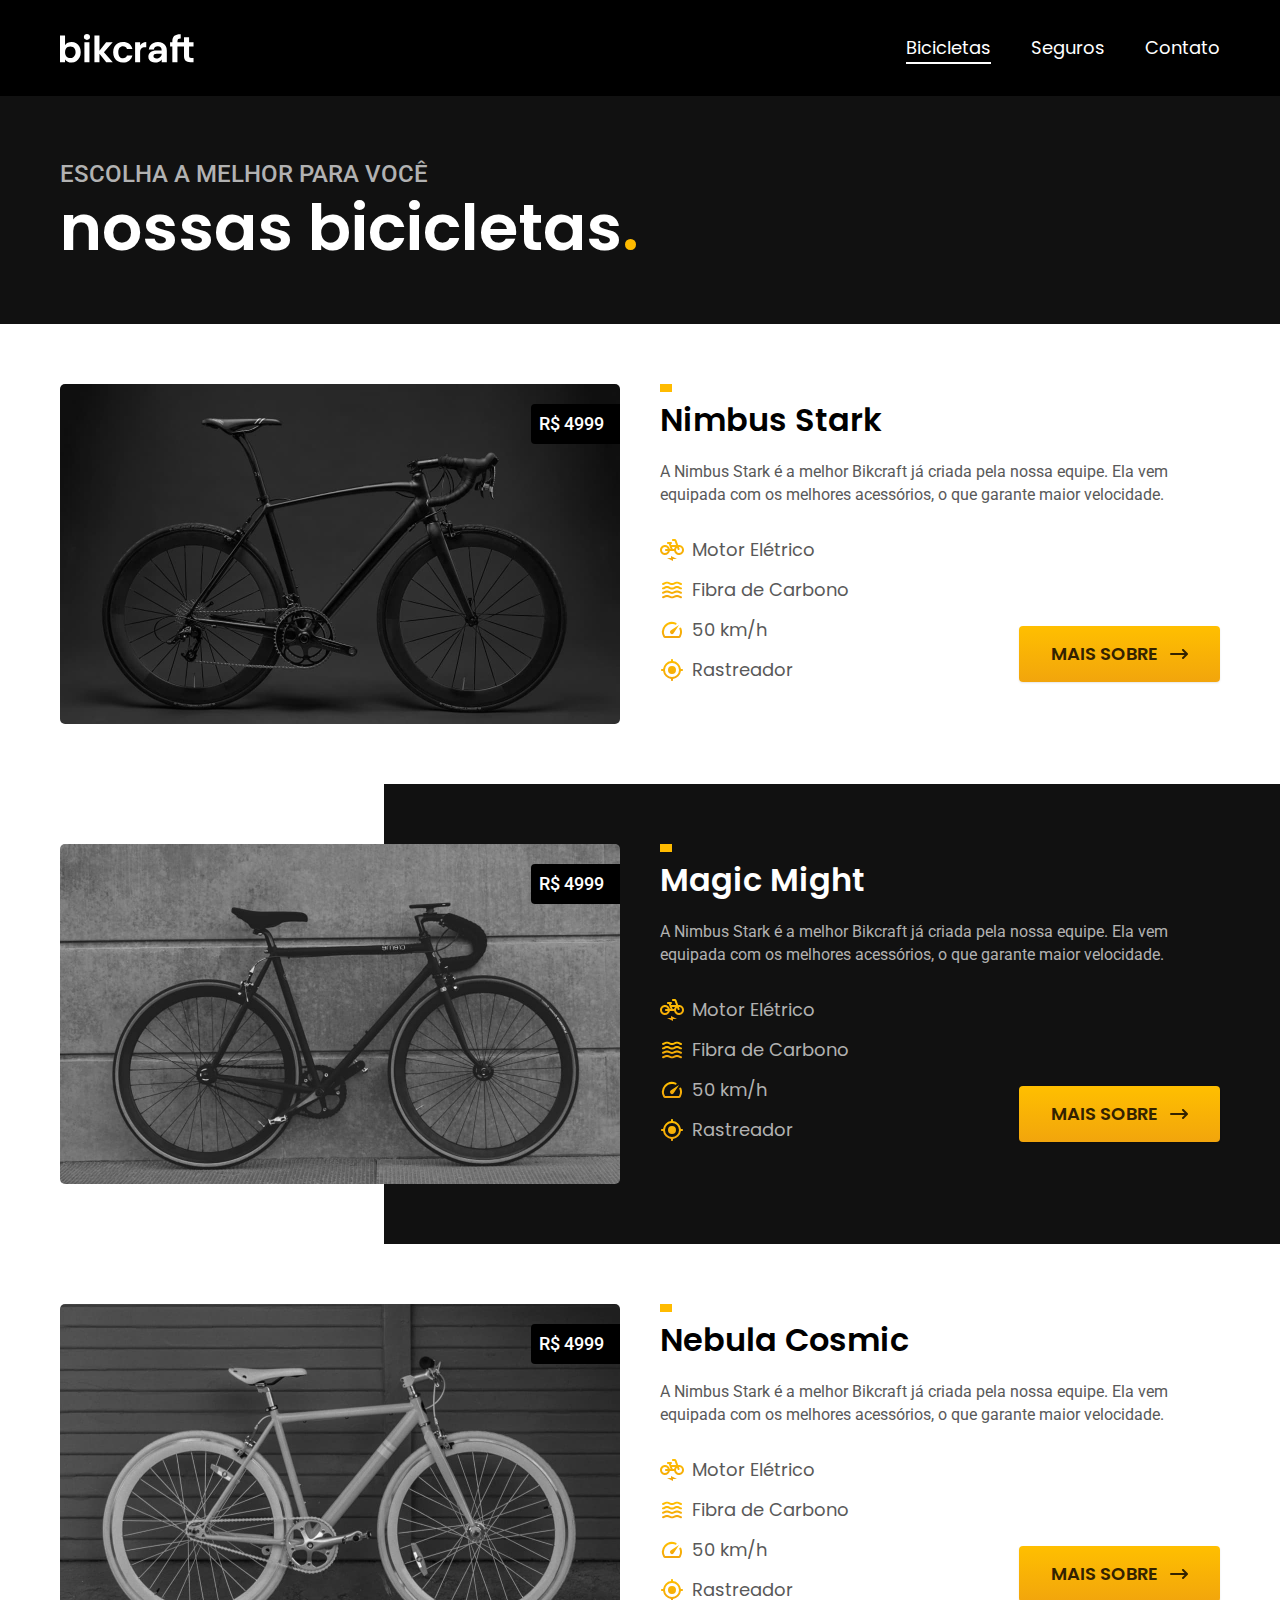
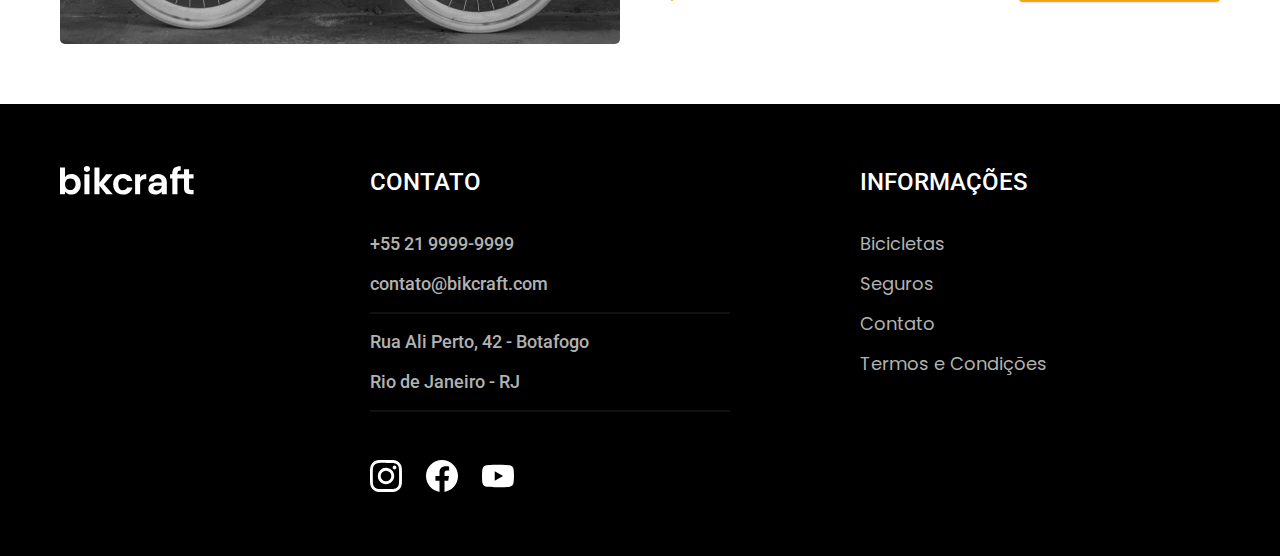
==== bicicletas.html @ f8ceb64d ":sparkles: feat: adiciona os arquivos" ====
<!DOCTYPE html>
<html lang="pt-br">

<head>
  <meta charset="UTF-8">
  <meta http-equiv="X-UA-Compatible" content="IE=edge">
  <meta name="viewport" content="width=device-width, initial-scale=1.0">
  <meta name="description"
    content="Bicicletas elétricas de alta precisão e qualidade, feitas sob medida para você. Explore o mundo na sua velocidade com a Bikcraft.">
  <title>Bicicletas - Bikcraft</title>
  <link rel="stylesheet" href="../css/style.css">

  <link rel="preconnect" href="https://fonts.googleapis.com">
  <link rel="preconnect" href="https://fonts.gstatic.com" crossorigin>
  <link
    href="https://fonts.googleapis.com/css2?family=Merriweather:wght@900&family=Poppins:wght@400;600&family=Roboto:wght@400;500&display=swap"
    rel="stylesheet">

</head>

<body>

  <header class="bg-c12">
    <div class="header container flex wrap gap40">
      <a href="../index.html" class="header__logo"><img src="../img/header/bikcraft.svg" alt="logomarca da bikcraft"
          id="logo"></a>
      <nav aria-label="Primária">
        <ul class="header__menu flex wrap gap40">
          <li>
            <a href="../bicicletas.html" rel="noopener">Bicicletas</a>
          </li>
          <li>
            <a href="../seguros.html" rel="noopener">Seguros</a>
          </li>
          <li>
            <a href="../contato.html" rel="noopener">Contato</a>
          </li>
        </ul>
      </nav>
    </div>
  </header>

  <main>
    <div class="titulos-bg">
      <div class="container">
        <h3 class="titulos__secundario-interno">ESCOLHA A MELHOR PARA VOCÊ</h3>
        <h2 class="titulos__primario-interno">nossas bicicletas<span class="p1">.</span></h2>
      </div>
    </div>

    <div class="bicicletas grid gap40 container">

      <div class="bicicletas__imagem">
        <img src="../img/p-bicicletas/nimbus.jpg" alt="bicicleta nimbus">
        <span class="bicicletas__preco font-2-m c0">R$ 4999</span>
      </div>

      <div class="bicicletas__info">
        <h2 class="font-1-xl">Nimbus Stark</h2>
        <p class="font-2-s c8">A Nimbus Stark é a melhor Bikcraft já criada pela nossa equipe. Ela vem equipada com os
          melhores acessórios, o que garante maior velocidade.</p>
        <div class="bicicletas__vantagens grid gap40">

          <ul class="font-1-m c8">
            <li><img src="../img/p-bicicletas/eletrica.svg" alt="">Motor Elétrico</li>
            <li><img src="../img/p-bicicletas/carbono.svg" alt="">Fibra de Carbono</li>
            <li><img src="../img/p-bicicletas/velocidade.svg" alt="">50 km/h</li>
            <li> <img src="../img/p-bicicletas/rastreador.svg" alt="">Rastreador</li>
          </ul>

          <div class="bicicletas__vantagens__cta">
            <a href="../bicicletas/nimbus.html" class="botao">Mais Sobre</a>
          </div>

        </div>
      </div>

    </div>
    <div class="bicicletas-bg-black">
      <div class="bicicletas grid gap40 container ">
        <div class="bicicletas__imagem">
          <img src="../img/p-bicicletas/magic.jpg" alt="bicicleta nimbus">
          <span class="bicicletas__preco font-2-m c0">R$ 4999</span>
        </div>
        <div class="bicicletas__info">
          <h2 class="font-1-xl c0">Magic Might</h2>
          <p class="font-2-s c5">A Nimbus Stark é a melhor Bikcraft já criada pela nossa equipe. Ela vem equipada com os
            melhores acessórios, o que garante maior velocidade.</p>
          <div class="bicicletas__vantagens grid gap40">

            <ul class="font-1-m c5">
              <li><img src="../img/p-bicicletas/eletrica.svg" alt="">Motor Elétrico</li>
              <li><img src="../img/p-bicicletas/carbono.svg" alt="">Fibra de Carbono</li>
              <li><img src="../img/p-bicicletas/velocidade.svg" alt="">50 km/h</li>
              <li> <img src="../img/p-bicicletas/rastreador.svg" alt="">Rastreador</li>
            </ul>
            <div class="bicicletas__vantagens__cta">
              <a href="../bicicletas/magic.html" class="botao">Mais Sobre</a>
            </div>
          </div>
        </div>
      </div>
    </div>

    <div class="bicicletas grid gap40 container">

      <div class="bicicletas__imagem">
        <img src="../img/p-bicicletas/nebula.jpg" alt="bicicleta nimbus">
        <span class="bicicletas__preco font-2-m c0">R$ 4999</span>
      </div>

      <div class="bicicletas__info">
        <h2 class="font-1-xl">Nebula Cosmic</h2>
        <p class="font-2-s c8">A Nimbus Stark é a melhor Bikcraft já criada pela nossa equipe. Ela vem equipada com os
          melhores acessórios, o que garante maior velocidade.</p>
        <div class="bicicletas__vantagens grid gap40">

          <ul class="font-1-m c8">
            <li><img src="../img/p-bicicletas/eletrica.svg" alt="">Motor Elétrico</li>
            <li><img src="../img/p-bicicletas/carbono.svg" alt="">Fibra de Carbono</li>
            <li><img src="../img/p-bicicletas/velocidade.svg" alt="">50 km/h</li>
            <li> <img src="../img/p-bicicletas/rastreador.svg" alt="">Rastreador</li>
          </ul>

          <div class="bicicletas__vantagens__cta">
            <a href="../bicicletas/nebula.html" class="botao">Mais Sobre</a>
          </div>

        </div>
      </div>
  </main>

  <footer class="footer-bg bg-c12">
    <div class="footer container">

      <img src="../img/footer/bikcraft.svg" alt="">

      <div class="footer__contato">
        <h3 class="font-2-l-b c0">contato</h3>
        <ul class="font-2-m c5">
          <li><a href="tel:+55 21 9999-9999">+55 21 9999-9999</a></li>
          <li><a href="mailto:contato@bikcraft.com">contato@bikcraft.com</a></li>
          <li>Rua Ali Perto, 42 - Botafogo</li>
          <li>Rio de Janeiro - RJ</li>
        </ul>
        <div class="footer__redes">
          <a href="#"><img src="../img/footer/instagram.svg" alt=""></a>
          <a href="#"><img src="../img/footer/facebook.svg" alt=""></a>
          <a href="#"><img src="../img/footer/youtube.svg" alt=""></a>
        </div>
      </div>

      <div class="footer__informacoes">
        <h3 class="font-2-l-b c0">informações</h3>
        <ul class="font-1-m c5">
          <li><a href="../bicicletas.html">Bicicletas</a></li>
          <li><a href="../seguros.html">Seguros</a></li>
          <li><a href="../contato.html">Contato</a></li>
          <li><a href="../termos.html">Termos e Condições</a></li>
        </ul>
      </div>

  </footer>

  <script src="../scripts/app.js"></script>
</body>

</html>
---- css/style.css ----
/* ____________________________RESET______________________________ */

@import "../css/base/reset.css";

/* ____________________________UTILITÁRIOS______________________________ */

@import "../css/util/colors.css";
@import "../css/util/typograph.css";
@import "../css/util/boundaries.css";

/* ____________________________GLOBAL______________________________ */

@import "../css/global/header.css";
@import "../css/global/footer.css";

/* ____________________________COMPONENTES______________________________ */
@import "../css/components/botao.css";
@import "../css/components/titulos.css";
@import "../css/components/bicicletas-individual.css";

/* ____________________________LAYOUT______________________________ */

@import "../css/layout/intro.css";
@import "../css/layout/bicicletas.css";
@import "../css/layout/tecnologia.css";
@import "../css/layout/parceiros.css";
@import "../css/layout/depoimento.css";
@import "../css/layout/seguro.css";
@import "../css/layout/p-termos.css";
@import "../css/layout/p-bicicletas.css";
@import "../css/layout/p-seguro.css";
@import "../css/layout/p-magic.css";
@import "../css/layout/seguro-bicicletas.css";
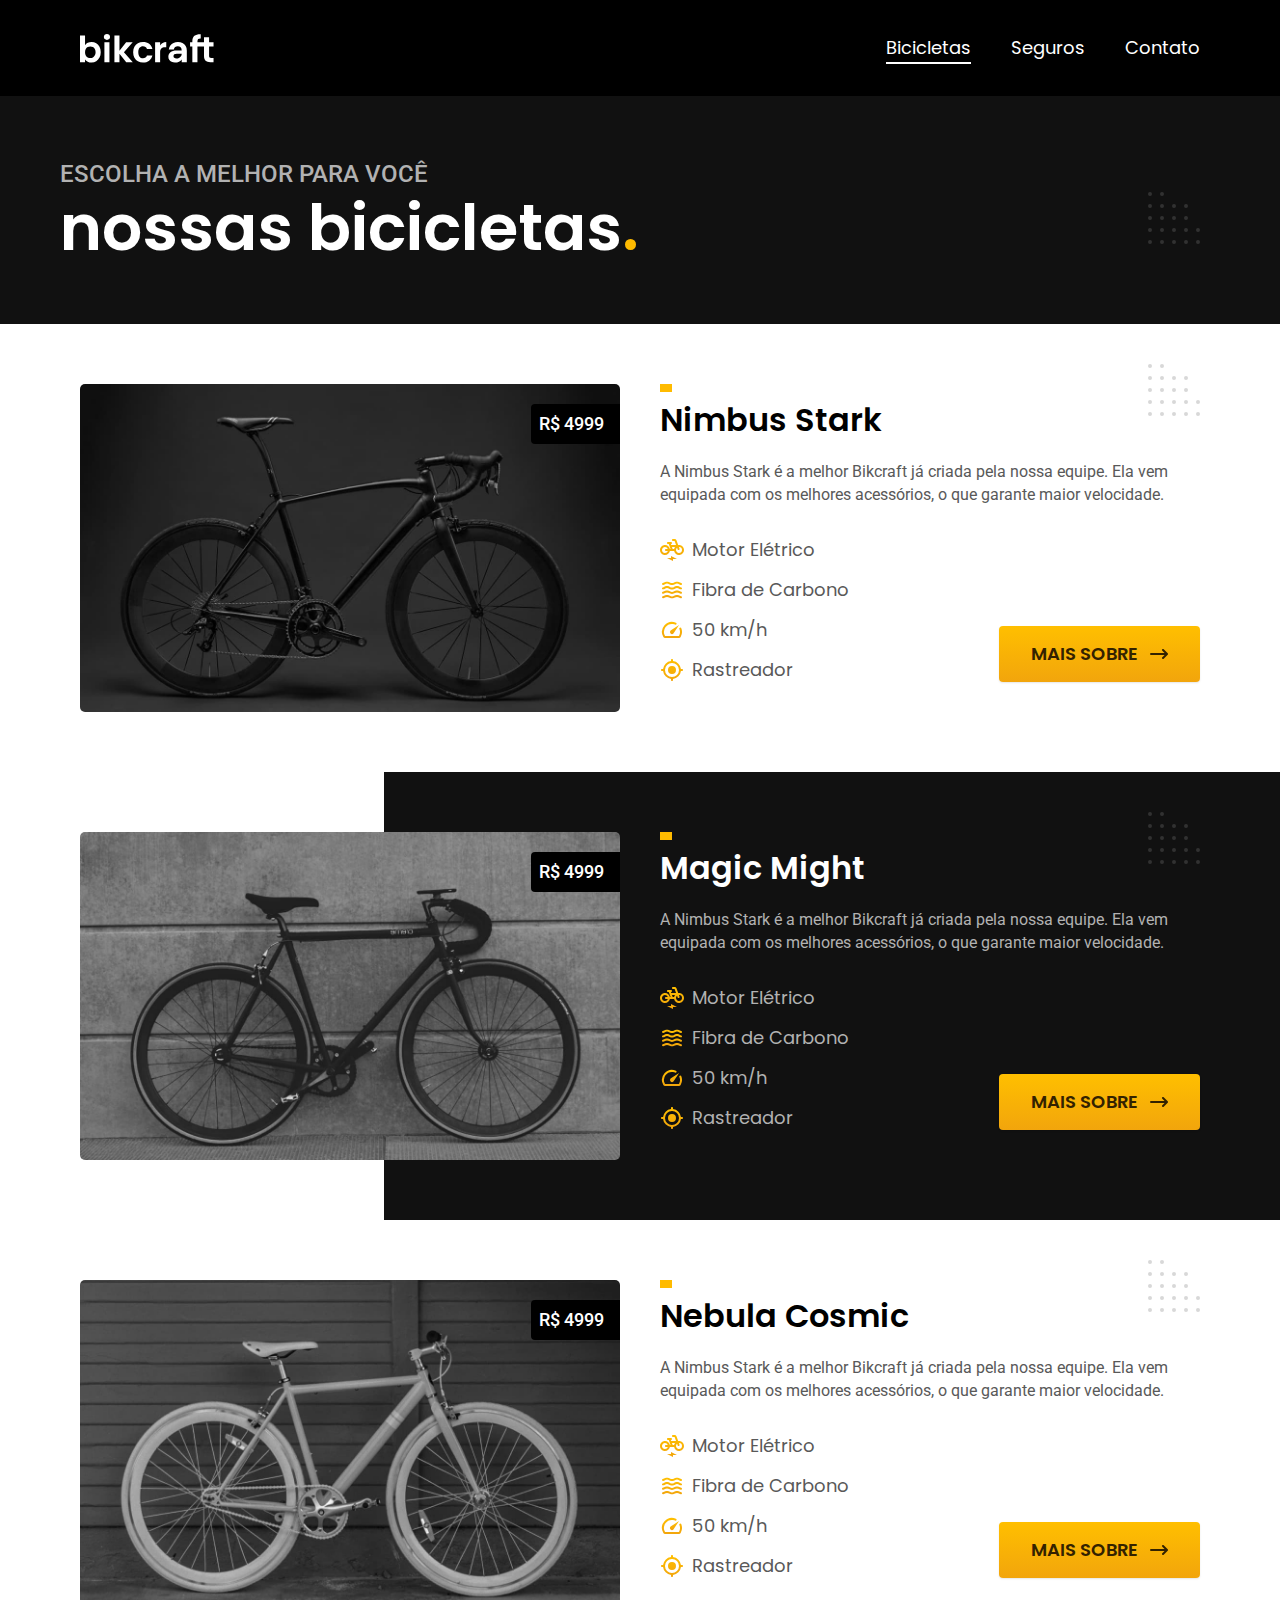
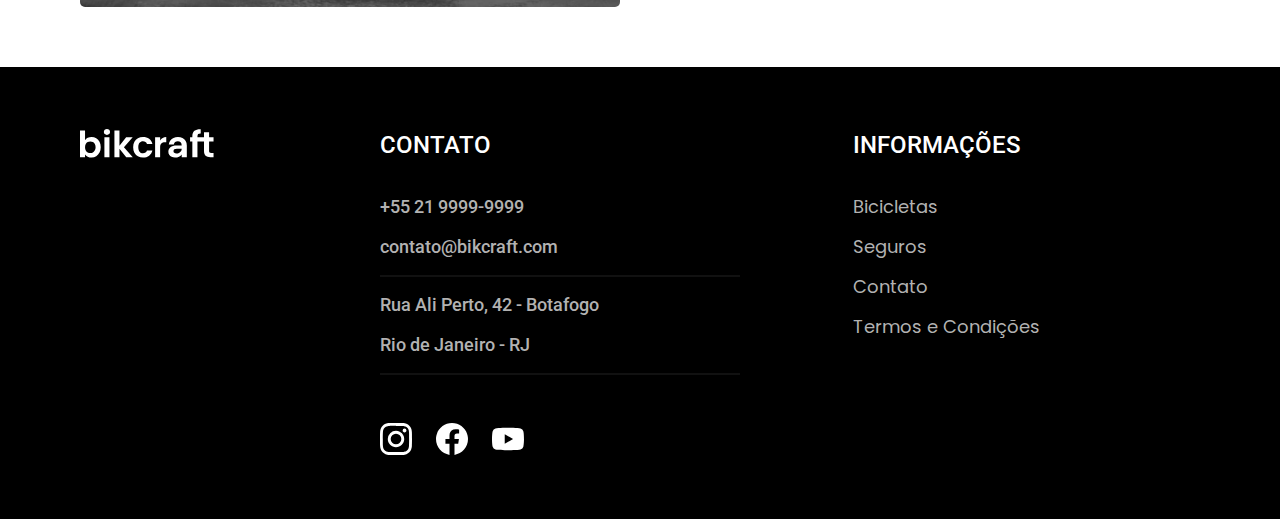
==== commit e0d7e2e1: ":recycle: refactor: adiciona os width e heigth das imagens diretamente no html" ====
--- a/bicicletas.html
+++ b/bicicletas.html
@@ -8,7 +8,8 @@
   <meta name="description"
     content="Bicicletas elétricas de alta precisão e qualidade, feitas sob medida para você. Explore o mundo na sua velocidade com a Bikcraft.">
   <title>Bicicletas - Bikcraft</title>
-  <link rel="stylesheet" href="../css/style.css">
+  <link rel="preload" href="./css/style.css" as="style">
+  <link rel="stylesheet" href="./css/style.css">
 
   <link rel="preconnect" href="https://fonts.googleapis.com">
   <link rel="preconnect" href="https://fonts.gstatic.com" crossorigin>
@@ -22,18 +23,18 @@
 
   <header class="bg-c12">
     <div class="header container flex wrap gap40">
-      <a href="../index.html" class="header__logo"><img src="../img/header/bikcraft.svg" alt="logomarca da bikcraft"
+      <a href="./index.html" class="header__logo"><img src="./img/header/bikcraft.svg" width="136" heigth="32" alt="logomarca da bikcraft"
           id="logo"></a>
       <nav aria-label="Primária">
         <ul class="header__menu flex wrap gap40">
           <li>
-            <a href="../bicicletas.html" rel="noopener">Bicicletas</a>
+            <a href="./bicicletas.html" rel="noopener">Bicicletas</a>
           </li>
           <li>
-            <a href="../seguros.html" rel="noopener">Seguros</a>
+            <a href="./seguros.html" rel="noopener">Seguros</a>
           </li>
           <li>
-            <a href="../contato.html" rel="noopener">Contato</a>
+            <a href="./contato.html" rel="noopener">Contato</a>
           </li>
         </ul>
       </nav>
@@ -51,7 +52,7 @@
     <div class="bicicletas grid gap40 container">
 
       <div class="bicicletas__imagem">
-        <img src="../img/p-bicicletas/nimbus.jpg" alt="bicicleta nimbus">
+        <img src="./img/p-bicicletas/nimbus.jpg" width="1120" heigth="680" alt="bicicleta nimbus">
         <span class="bicicletas__preco font-2-m c0">R$ 4999</span>
       </div>
 
@@ -62,14 +63,14 @@
         <div class="bicicletas__vantagens grid gap40">
 
           <ul class="font-1-m c8">
-            <li><img src="../img/p-bicicletas/eletrica.svg" alt="">Motor Elétrico</li>
-            <li><img src="../img/p-bicicletas/carbono.svg" alt="">Fibra de Carbono</li>
-            <li><img src="../img/p-bicicletas/velocidade.svg" alt="">50 km/h</li>
-            <li> <img src="../img/p-bicicletas/rastreador.svg" alt="">Rastreador</li>
+            <li><img src="./img/p-bicicletas/eletrica.svg" width="24" heigth="24" alt="">Motor Elétrico</li>
+            <li><img src="./img/p-bicicletas/carbono.svg" width="24" heigth="24" alt="">Fibra de Carbono</li>
+            <li><img src="./img/p-bicicletas/velocidade.svg" width="24" heigth="24" alt="">50 km/h</li>
+            <li> <img src="./img/p-bicicletas/rastreador.svg" width="24" heigth="24" alt="">Rastreador</li>
           </ul>
 
           <div class="bicicletas__vantagens__cta">
-            <a href="../bicicletas/nimbus.html" class="botao">Mais Sobre</a>
+            <a href="./bicicletas/nimbus.html" class="botao">Mais Sobre</a>
           </div>
 
         </div>
@@ -79,7 +80,7 @@
     <div class="bicicletas-bg-black">
       <div class="bicicletas grid gap40 container ">
         <div class="bicicletas__imagem">
-          <img src="../img/p-bicicletas/magic.jpg" alt="bicicleta nimbus">
+          <img src="./img/p-bicicletas/magic.jpg" width="1120" heigth="680" alt="bicicleta nimbus">
           <span class="bicicletas__preco font-2-m c0">R$ 4999</span>
         </div>
         <div class="bicicletas__info">
@@ -89,13 +90,13 @@
           <div class="bicicletas__vantagens grid gap40">
 
             <ul class="font-1-m c5">
-              <li><img src="../img/p-bicicletas/eletrica.svg" alt="">Motor Elétrico</li>
-              <li><img src="../img/p-bicicletas/carbono.svg" alt="">Fibra de Carbono</li>
-              <li><img src="../img/p-bicicletas/velocidade.svg" alt="">50 km/h</li>
-              <li> <img src="../img/p-bicicletas/rastreador.svg" alt="">Rastreador</li>
+              <li><img src="./img/p-bicicletas/eletrica.svg" width="24" heigth="24" alt="">Motor Elétrico</li>
+              <li><img src="./img/p-bicicletas/carbono.svg" width="24" heigth="24" alt="">Fibra de Carbono</li>
+              <li><img src="./img/p-bicicletas/velocidade.svg" width="24" heigth="24" alt="">50 km/h</li>
+              <li> <img src="./img/p-bicicletas/rastreador.svg" width="24" heigth="24" alt="">Rastreador</li>
             </ul>
             <div class="bicicletas__vantagens__cta">
-              <a href="../bicicletas/magic.html" class="botao">Mais Sobre</a>
+              <a href="./bicicletas/magic.html" class="botao">Mais Sobre</a>
             </div>
           </div>
         </div>
@@ -105,7 +106,7 @@
     <div class="bicicletas grid gap40 container">
 
       <div class="bicicletas__imagem">
-        <img src="../img/p-bicicletas/nebula.jpg" alt="bicicleta nimbus">
+        <img src="./img/p-bicicletas/nebula.jpg" width="1120" heigth="680" alt="bicicleta nimbus">
         <span class="bicicletas__preco font-2-m c0">R$ 4999</span>
       </div>
 
@@ -116,14 +117,14 @@
         <div class="bicicletas__vantagens grid gap40">
 
           <ul class="font-1-m c8">
-            <li><img src="../img/p-bicicletas/eletrica.svg" alt="">Motor Elétrico</li>
-            <li><img src="../img/p-bicicletas/carbono.svg" alt="">Fibra de Carbono</li>
-            <li><img src="../img/p-bicicletas/velocidade.svg" alt="">50 km/h</li>
-            <li> <img src="../img/p-bicicletas/rastreador.svg" alt="">Rastreador</li>
+            <li><img src="./img/p-bicicletas/eletrica.svg" width="24" heigth="24" alt="">Motor Elétrico</li>
+            <li><img src="./img/p-bicicletas/carbono.svg" width="24" heigth="24" alt="">Fibra de Carbono</li>
+            <li><img src="./img/p-bicicletas/velocidade.svg" width="24" heigth="24" alt="">50 km/h</li>
+            <li> <img src="./img/p-bicicletas/rastreador.svg" width="24" heigth="24" alt="">Rastreador</li>
           </ul>
 
           <div class="bicicletas__vantagens__cta">
-            <a href="../bicicletas/nebula.html" class="botao">Mais Sobre</a>
+            <a href="./bicicletas/nebula.html" class="botao">Mais Sobre</a>
           </div>
 
         </div>
@@ -133,7 +134,7 @@
   <footer class="footer-bg bg-c12">
     <div class="footer container">
 
-      <img src="../img/footer/bikcraft.svg" alt="">
+      <img src="./img/footer/bikcraft.svg"  width="136" heigth="32" alt="">
 
       <div class="footer__contato">
         <h3 class="font-2-l-b c0">contato</h3>
@@ -144,25 +145,25 @@
           <li>Rio de Janeiro - RJ</li>
         </ul>
         <div class="footer__redes">
-          <a href="#"><img src="../img/footer/instagram.svg" alt=""></a>
-          <a href="#"><img src="../img/footer/facebook.svg" alt=""></a>
-          <a href="#"><img src="../img/footer/youtube.svg" alt=""></a>
+          <a href="#"><img src="./img/footer/instagram.svg"  width="32" heigth="32" alt=""></a>
+          <a href="#"><img src="./img/footer/facebook.svg" width="32" heigth="32" alt=""></a>
+          <a href="#"><img src="./img/footer/youtube.svg" width="32" heigth="32" alt=""></a>
         </div>
       </div>
 
       <div class="footer__informacoes">
         <h3 class="font-2-l-b c0">informações</h3>
         <ul class="font-1-m c5">
-          <li><a href="../bicicletas.html">Bicicletas</a></li>
-          <li><a href="../seguros.html">Seguros</a></li>
-          <li><a href="../contato.html">Contato</a></li>
-          <li><a href="../termos.html">Termos e Condições</a></li>
+          <li><a href="./bicicletas.html">Bicicletas</a></li>
+          <li><a href="./seguros.html">Seguros</a></li>
+          <li><a href="./contato.html">Contato</a></li>
+          <li><a href="./termos.html">Termos e Condições</a></li>
         </ul>
       </div>
 
   </footer>
 
-  <script src="../scripts/app.js"></script>
+  <script src="./scripts/app.js"></script>
 </body>
 
 </html>--- a/css/style.css
+++ b/css/style.css
@@ -17,6 +17,7 @@
 @import "../css/components/botao.css";
 @import "../css/components/titulos.css";
 @import "../css/components/bicicletas-individual.css";
+@import "../css/components/formularios.css";
 
 /* ____________________________LAYOUT______________________________ */
 
@@ -30,4 +31,7 @@
 @import "../css/layout/p-bicicletas.css";
 @import "../css/layout/p-seguro.css";
 @import "../css/layout/p-magic.css";
+@import "../css/layout/p-contato.css";
+@import "../css/layout/p-orcamento.css";
 @import "../css/layout/seguro-bicicletas.css";
+@import "../css/layout/lojas.css";
--- a/css/style.css
+++ b/css/style.css
@@ -17,6 +17,7 @@
 @import "../css/components/botao.css";
 @import "../css/components/titulos.css";
 @import "../css/components/bicicletas-individual.css";
+@import "../css/components/formularios.css";
 
 /* ____________________________LAYOUT______________________________ */
 
@@ -30,4 +31,7 @@
 @import "../css/layout/p-bicicletas.css";
 @import "../css/layout/p-seguro.css";
 @import "../css/layout/p-magic.css";
+@import "../css/layout/p-contato.css";
+@import "../css/layout/p-orcamento.css";
 @import "../css/layout/seguro-bicicletas.css";
+@import "../css/layout/lojas.css";
